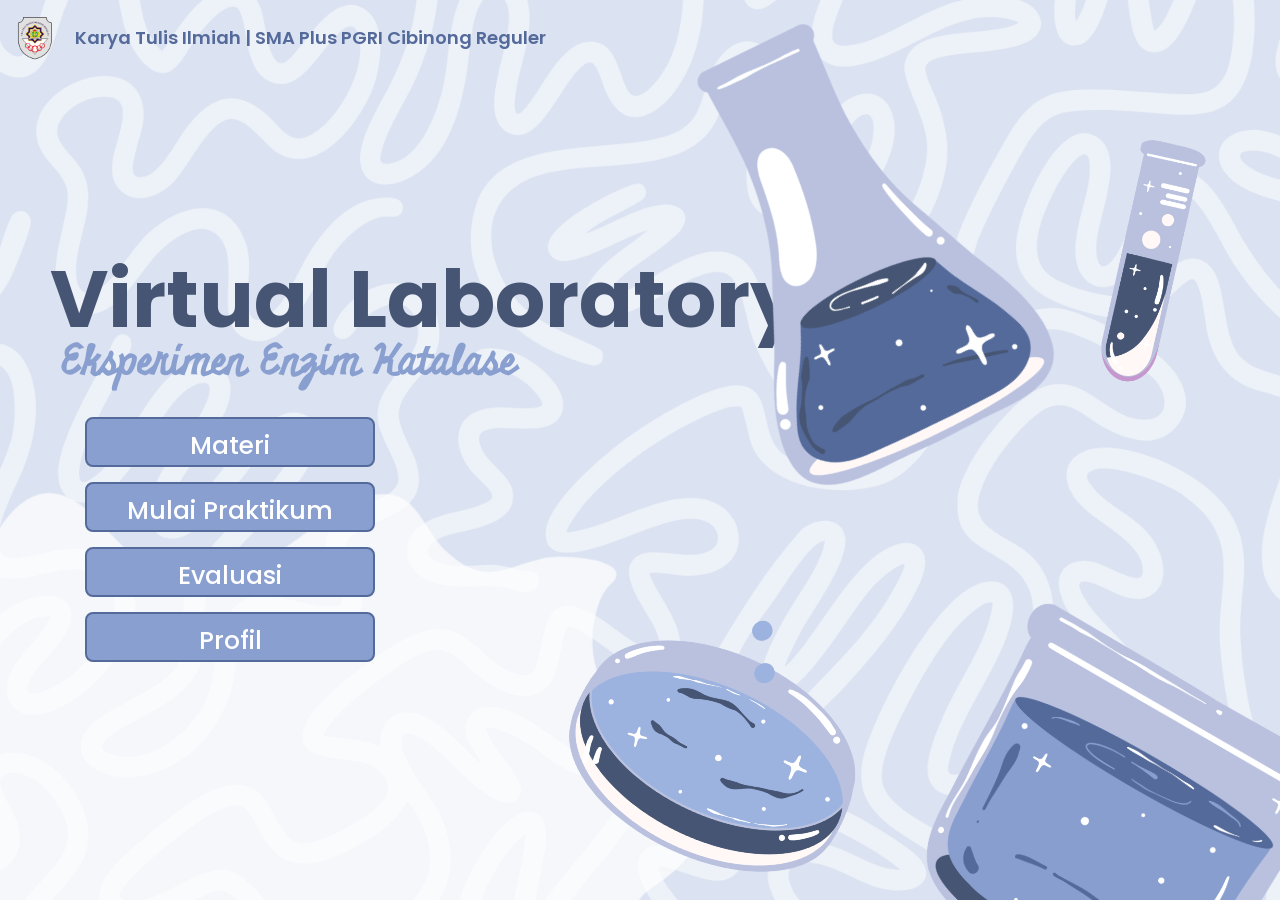
==== Main Menu/Main Menu.html @ 2c5eba50 "Add files via upload" ====
<!DOCTYPE html>
<html lang="en">
<head>
    <meta charset="UTF-8">
    <meta name="viewport" content="width=device-width, initial-scale=1.0">
    <link rel="icon" type="image/png" href="../img/Logo-website.png">
    <title>Main Menu – Virtual Laboratory</title>
    <link rel="stylesheet" href="../Main Menu/Main menu.css">
    <link rel="stylesheet" href="../dialog.css">
</head>
<body>
    <div class="background-element">
        <img class="splatter" src="../img/splatting element.png" alt="Splatter">
        <img class="element1" src="../img/element 1.png" alt="Element 1">
        <img class="element2" src="../img/element 2.png" alt="Element 2">
        <img class="element3" src="../img/element 3.png" alt="Element 3">
        <img class="element4" src="../img/element 4.png" alt="Element 4">
    </div>
    <!-- Navigation bar section -->
    <header>
        <nav class="navbar">
            <a href="index.html" class="nav-brand">
                <img class="navlogo" src="../img/Logo-pesat.png" alt="Logo Pesat">
                <h3 class="logo-text">Karya Tulis Ilmiah | SMA Plus PGRI Cibinong Reguler</h3>
            </a>
        </nav>        
    </header>
    
    <main>
        <!-- Main section -->
         <section class="hero-section">
            <div class="section-content">
                <div class="hero-details">
                    <h2 class="title">Virtual Laboratory</h2>
                    <h3 class="subtitle">Eksperimen Enzim Katalase</h3>
                    
                    <div class="buttons">
                        <a href="#" class="button ulangi" id="btnUlangi">Ulangi</a>
                        <a href="../Materi/Materi.html" class="button Materi">Materi</a>
                        <a href="../Panduan/Panduan.html" class="button Mulai Praktikum">Mulai Praktikum</a>
                        <a href="../Evaluasi/Evaluasi.html" class="button Evaluasi">Evaluasi</a>
                        <a href="../Profil/Profil.html" class="button Profil">Profil</a>
                    </div>
                </div>
            </div>
         </section>
    </main>
<script src="audio.js"></script>
    <script src="common.js"></script>
    <script src="../Main Menu/Main Menu.js"></script>
</body>
</html>
---- Main Menu/Main menu.css ----
/* Importing google fonts */
@import url('https://fonts.googleapis.com/css2?family=Fredoka:wght@300..700&family=Miniver&family=Poppins:ital,wght@0,400;0,500;0,600;0,700;0,800;0,900;1,400&display=swap');

*{
    margin: 0;
    padding: 0;
    box-sizing: border-box;
    font-family: 'Poppins', sans-serif;
}

:root {
    /* Color */
    --primary-color: #dbe2f1;
    --secondary-color: #889fcf;
    --pastel-light-blue: #b9c1df;
    --gray-blue: #546a9a;
    --white-color: #FFFFFF;
    --dark-color: #465573;

    /* Font size */
    --font-size-small: 14px;
    --font-size-medium: 16px;
    --font-size-x1: 18px;
    --font-size-xxl: 25px;
    --font-size-title: 80px;
    --font-size-subtitle: 40px;

    /* Font weight */
    --font-weight-normal: 400;
    --font-weight-medium: 500;
    --font-weight-semibold: 600;
    --font-weight-bold: 700;

    /* Border radius */
    --border-radius-small: 8px;
    --border-radius-medium: 30px;
    --border-radius-circle: 50%;

    /* Site max width */
    --site-max-width: 1300px;

}
/* Background color and element */
body{
    background-image: url(../img/Main-Menu-Background.png);
    background-repeat: no-repeat;
    background-position: center;
    background-attachment: fixed;
    background-size: cover;
}

.background-element .splatter {
    position: fixed;
    top: 60%;
    left: -200px;
    width: 1450px;
    height: auto;
    rotate: 15deg;
    opacity: 0.7;
    overflow: hidden;
    z-index: -1;
    transform-origin: center center;
    animation: wiggle 15s ease-in-out infinite;
}

.background-element .element1 {
    position: fixed;
    right: -210px;
    top: 20%;
    width: 900px;
    height: auto;
    rotate: -45deg;
    transform: translateY(-50%);
    transform-origin: center center;
    animation: wiggle 7s ease-in-out infinite;
}

.background-element .element2 {
    position: fixed;
    right: -60px;
    top: 85%;
    width: 700px;
    height: auto;
    rotate: 45deg;
    transform: translateY(-50%);
    transform-origin: center center;
    animation: wiggle 8s ease-in-out infinite;
}

.background-element .element3 {
    position: fixed;
    right: 400px;
    top: 80%;
    width: 500px;
    height: auto;
    rotate: 45deg;
    transform: translateY(-50%);
    transform-origin: center center;
    animation: wiggle 5s ease-in-out infinite;
}

.background-element .element4 {
    position: fixed;
    right: -110px;
    top: 30%;
    width: 500px;
    height: auto;
    rotate: 0deg;
    transform: translateY(-50%);
    transform-origin: center center;
    animation: wiggle 6s ease-in-out infinite;
}

@keyframes wiggle {
    0%, 100% {
        transform: translateY(-50%) rotate(-5deg);
    }

    25% {
        transform: translateY(calc(-50% - 8px)) rotate(5deg);
    }

    50% {
        transform: translateY(-50%) rotate(-5deg);
    }

    75% {
        transform: translateY(calc(-50% - 5px)) rotate(5deg);
    }
}


/* Main menu styles */
header {
    position: fixed;
    width: 100%;
    z-index: 5;
}
.navbar {
    padding: 15px 25px;
}

.navbar .nav-brand {
    display: flex;
    align-items: center;
    gap: 0px; /* Jarak antara logo dan teks */
    text-decoration: none; /* Menghilangkan garis bawah / underline */
}

.navbar .navlogo {
    height: 45px; /* Atur tinggi logo sesuai kebutuhan (bisa diubah misal 40px - 60px) */
    width: auto;
    margin-left: -30px;
}

.navbar .logo-text {
    font-size: var(--font-size-x1);
    font-weight: var(--font-weight-semibold);
    color: var(--gray-blue);
    font-family: 'Poppins', sans-serif;
}

.hero-section .section-content {
  display: flex;
  align-items: center;
  min-height: 100vh;
  color: var(--white-color);
  padding: 50px;
  justify-content: space-between;
}

.hero-section .hero-details .title {
  font-size: var(--font-size-title);
  font-weight: var(--font-weight-bold);
  color: var(--dark-color);
  font-family: "poppins";
}

.hero-section .hero-details .subtitle {
  margin-top: -25px;
  margin-bottom: 24px;
  margin-left: 10px;
  max-width: 70%;
  font-size: var(--font-size-subtitle);
  font-weight: var(--font-weight-semibold);
  font-family: "miniver";
  color: var(--secondary-color);
}

.hero-section .hero-details .description {
    margin: 24px 0 40px;
    max-width: 70%;
    font-size: var(--font-size-medium);
    font-weight: var(--font-weight-semibold);
}

.hero-section .hero-details .buttons {
    margin-left: 35px;
    display: flex;
    flex-direction: column;
    gap: 15px;
    align-items: flex-start;
}

.hero-section .hero-details .button {
    width: 290px;
    height: 50px;
    padding: 8px 24px;
    border: 2px solid var(--gray-blue);
    color: var(--white-color);

    text-align: center;
    font-size: var(--font-size-xxl);
    text-decoration: none;
    border-radius: var(--border-radius-small);
    background: var(--secondary-color);
    font-weight: var(--font-weight-medium);
    transition: 0.3s ease;
}

.hero-section .hero-details .button:hover {
    background: var(--dark-color);
    border-color: var(--white-color);
    color: var(--white-color);
}

/* Tombol Ulangi (disembunyikan sampai semua progres selesai) */
.hero-section .hero-details .button.ulangi {
    display: none;
    background: var(--gray-blue);
    border-color: var(--dark-color);
}

.hero-section .hero-details .button.ulangi.show {
    display: block;
}
---- dialog.css ----
:root { --vl-dark: #465573; --vl-blue: #546a9a; --vl-light: #889fcf; }

/* DIALOG.CSS - kotak peringatan (dipakai Main Menu, Praktikum, Evaluasi) */
.vl-dialog {
    position: fixed;
    inset: 0;
    z-index: 2000;
    display: flex;
    align-items: center;
    justify-content: center;
    background: rgba(70, 85, 115, .55);
    font-family: 'Poppins', 'Trebuchet MS', sans-serif;
}

.vl-box {
    background: #fff;
    border-radius: 20px;
    padding: 26px 30px;
    width: min(440px, 90vw);
    text-align: center;
    border-top: 8px solid #ffda6a;
    box-shadow: 0 12px 40px rgba(0, 0, 0, .3);
    animation: vl-pop .25s ease;
}

.vl-box h3 {
    color: var(--vl-dark);
    margin-bottom: 10px;
}

.vl-box p {
    color: var(--vl-dark);
    line-height: 1.5;
    margin-bottom: 20px;
}

.vl-actions {
    display: flex;
    gap: 12px;
    justify-content: center;
    flex-wrap: wrap;
}

.vl-btn {
    font: inherit;
    font-weight: 600;
    border: 2px solid var(--vl-blue);
    background: var(--vl-blue);
    color: #fff;
    padding: 10px 22px;
    border-radius: 30px;
    cursor: pointer;
    transition: .2s;
}

.vl-btn:hover {
    background: var(--vl-light);
    border-color: var(--vl-light);
}

.vl-btn.alt {
    background: #fff;
    color: var(--vl-blue);
}

.vl-btn.alt:hover {
    background: #dbe2f1;
}

@keyframes vl-pop {
    from { transform: scale(.9); opacity: 0; }
}
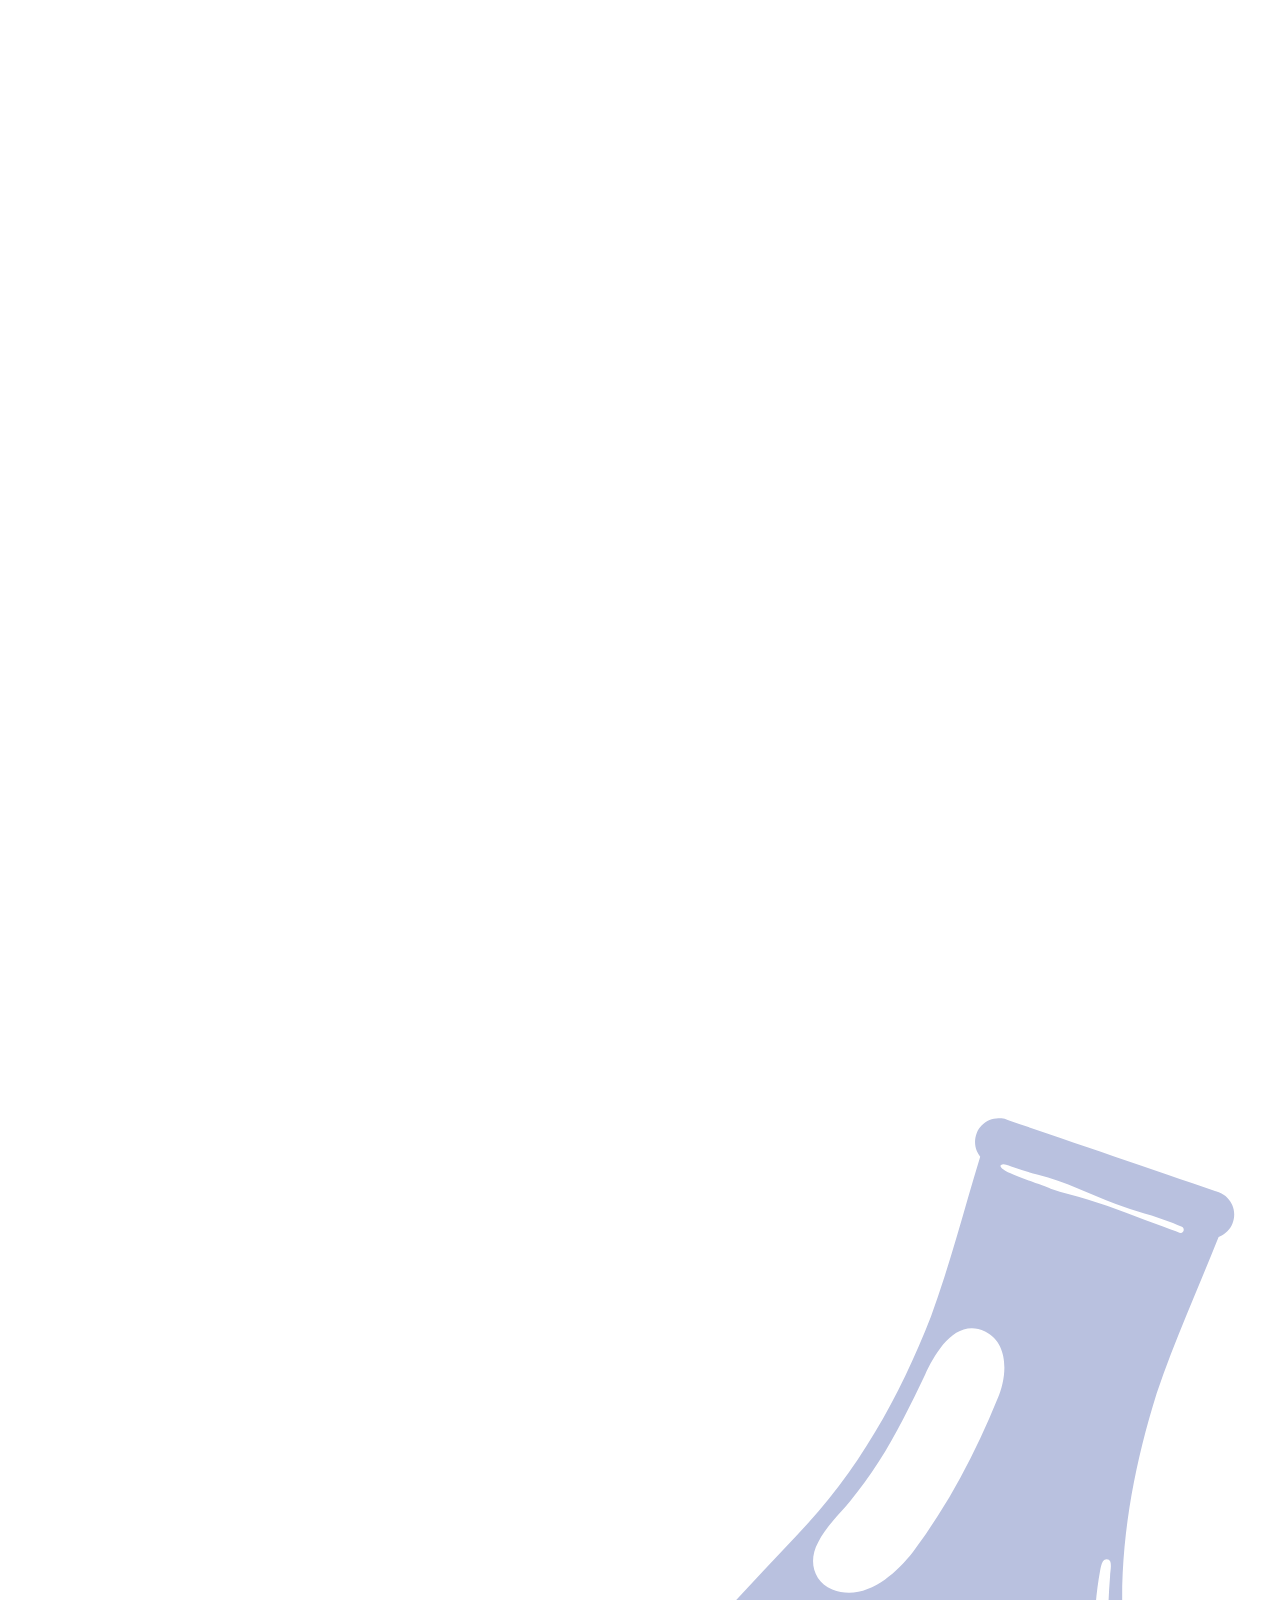
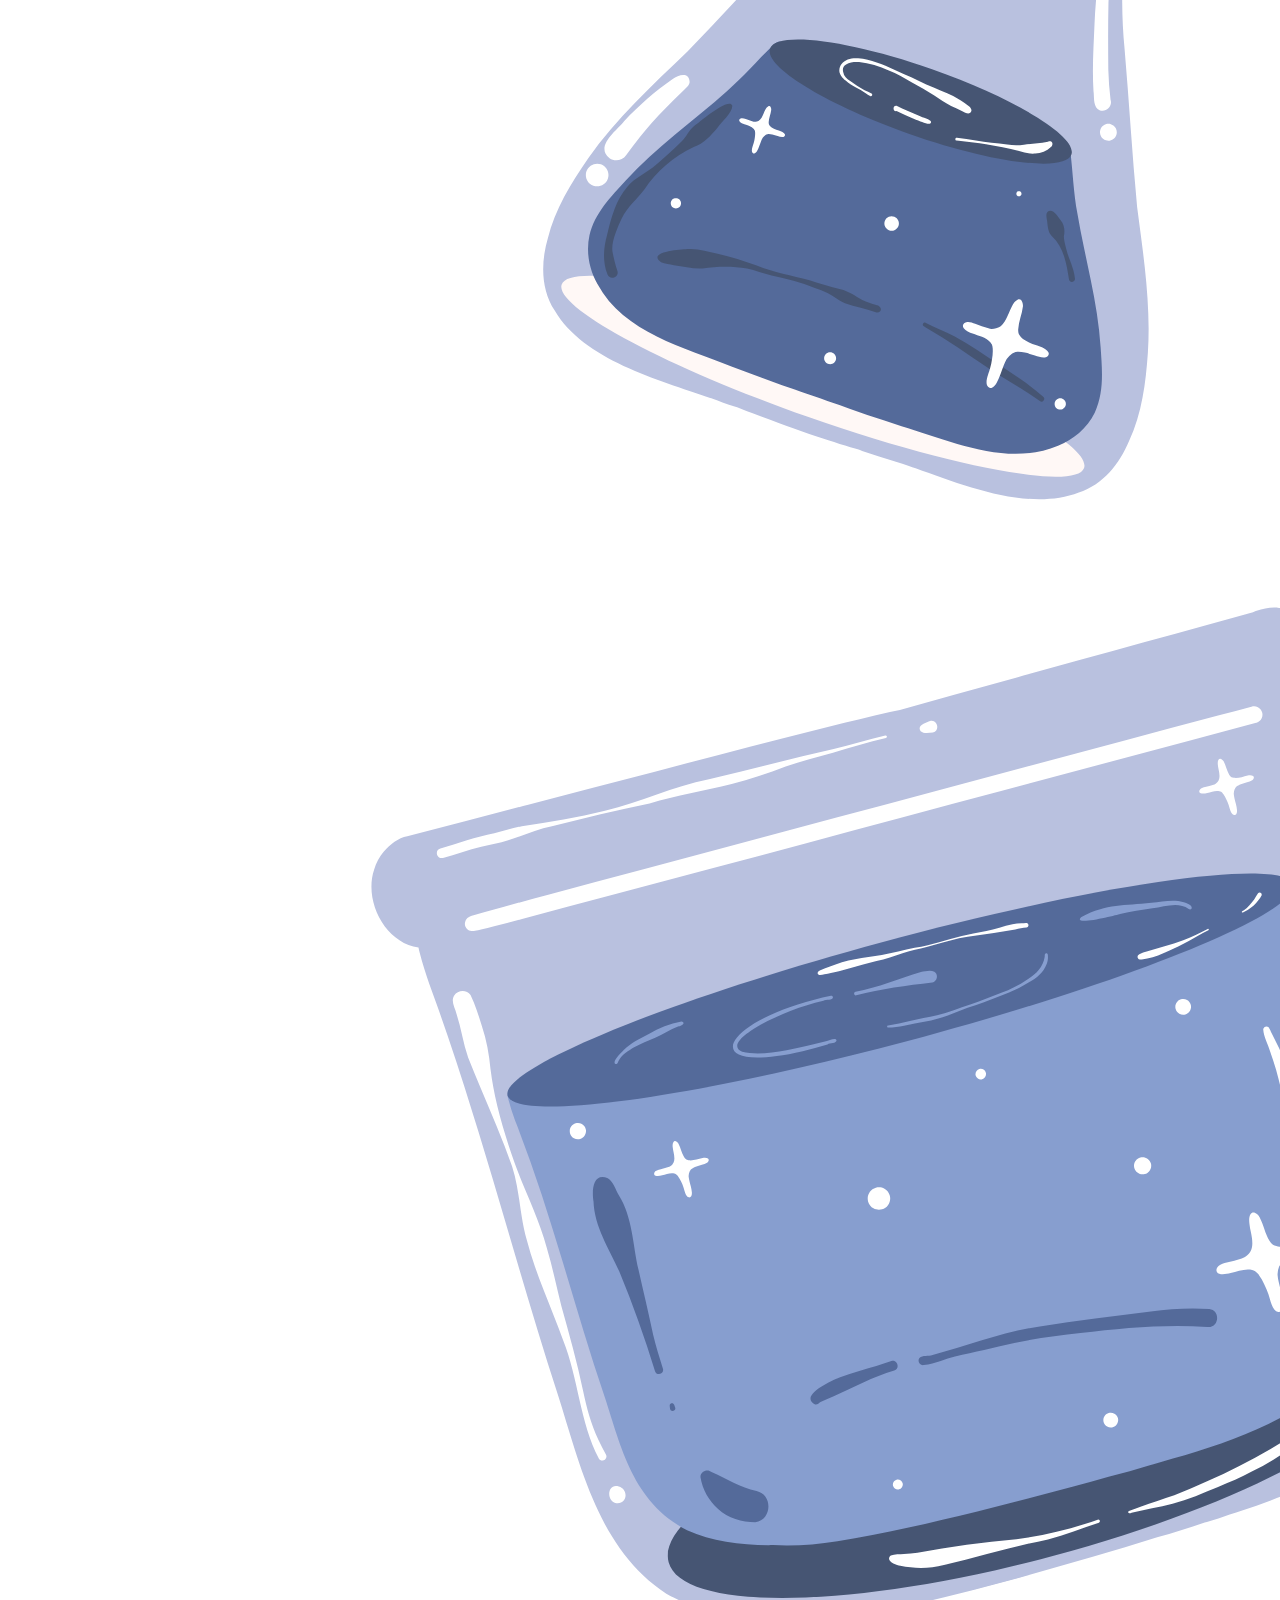
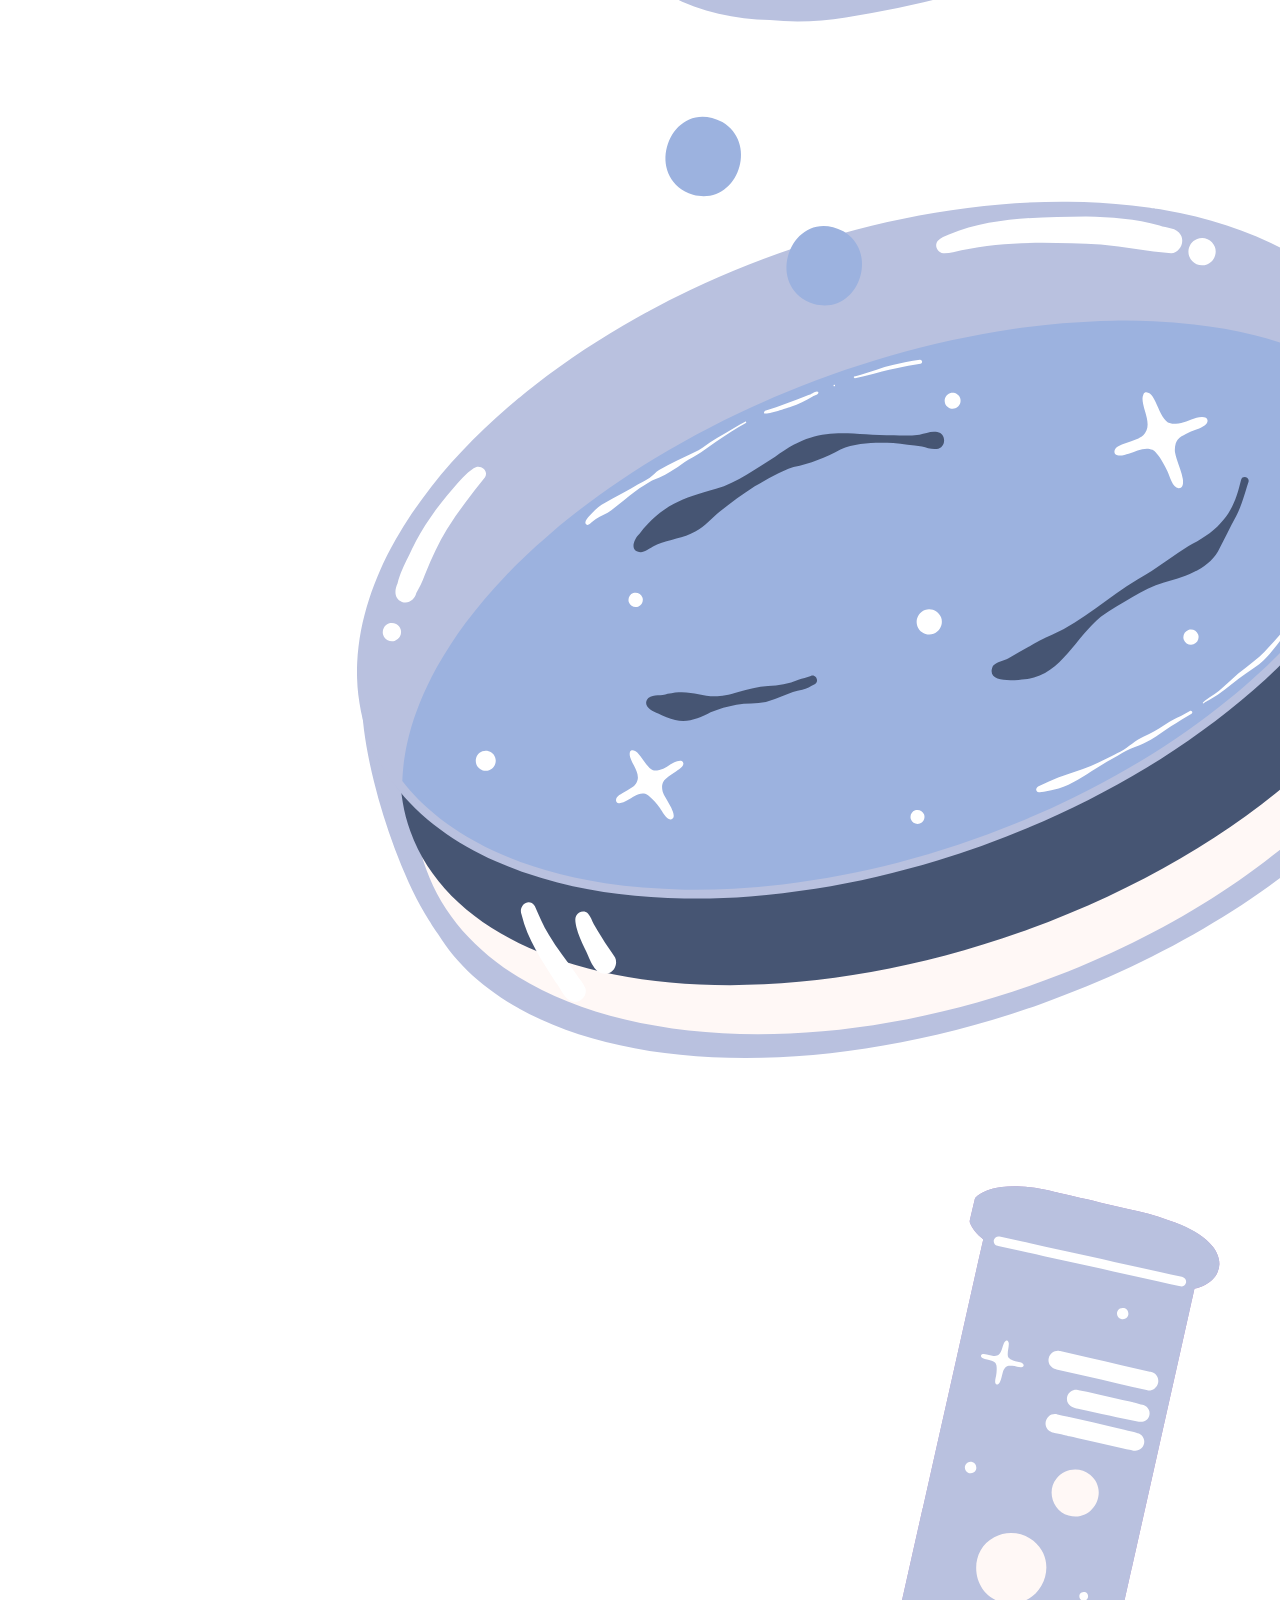
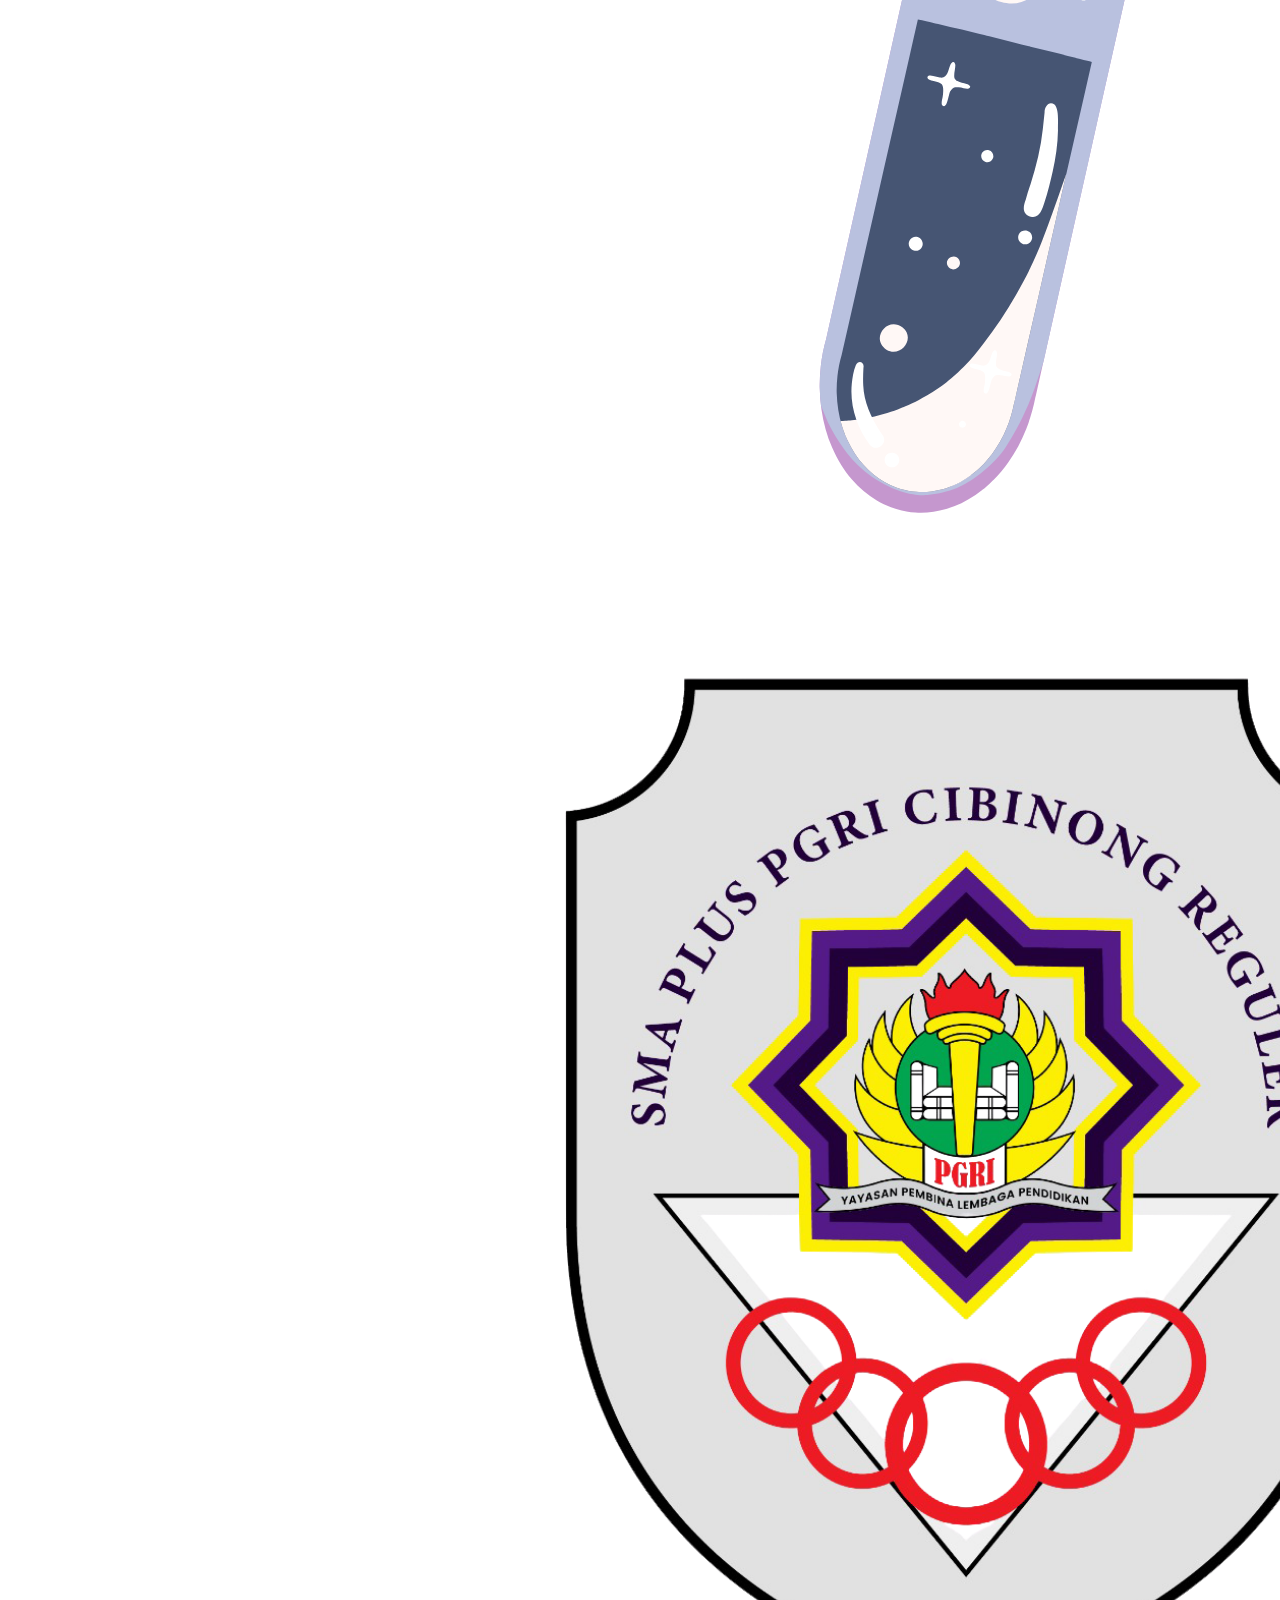
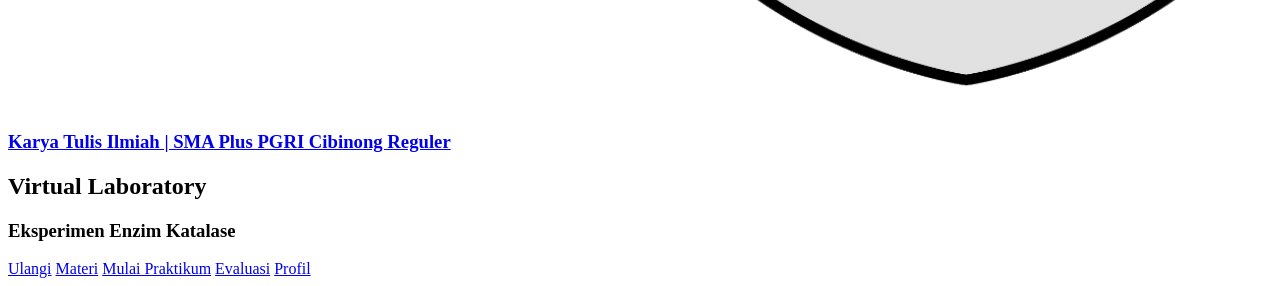
==== commit 13ecae36: "Fix HTML encoding issues in Main Menu.html" ====
--- a/Main Menu/Main Menu.html
+++ b/Main Menu/Main Menu.html
@@ -5,7 +5,7 @@
     <meta name="viewport" content="width=device-width, initial-scale=1.0">
     <link rel="icon" type="image/png" href="../img/Logo-website.png">
     <title>Main Menu – Virtual Laboratory</title>
-    <link rel="stylesheet" href="../Main Menu/Main menu.css">
+    <link rel="stylesheet" href="Main Menu/Main menu.css">
     <link rel="stylesheet" href="../dialog.css">
 </head>
 <body>
@@ -47,6 +47,6 @@
     </main>
 <script src="audio.js"></script>
     <script src="common.js"></script>
-    <script src="../Main Menu/Main Menu.js"></script>
+    <script src="Main Menu/Main Menu.js"></script>
 </body>
-</html>+</html>
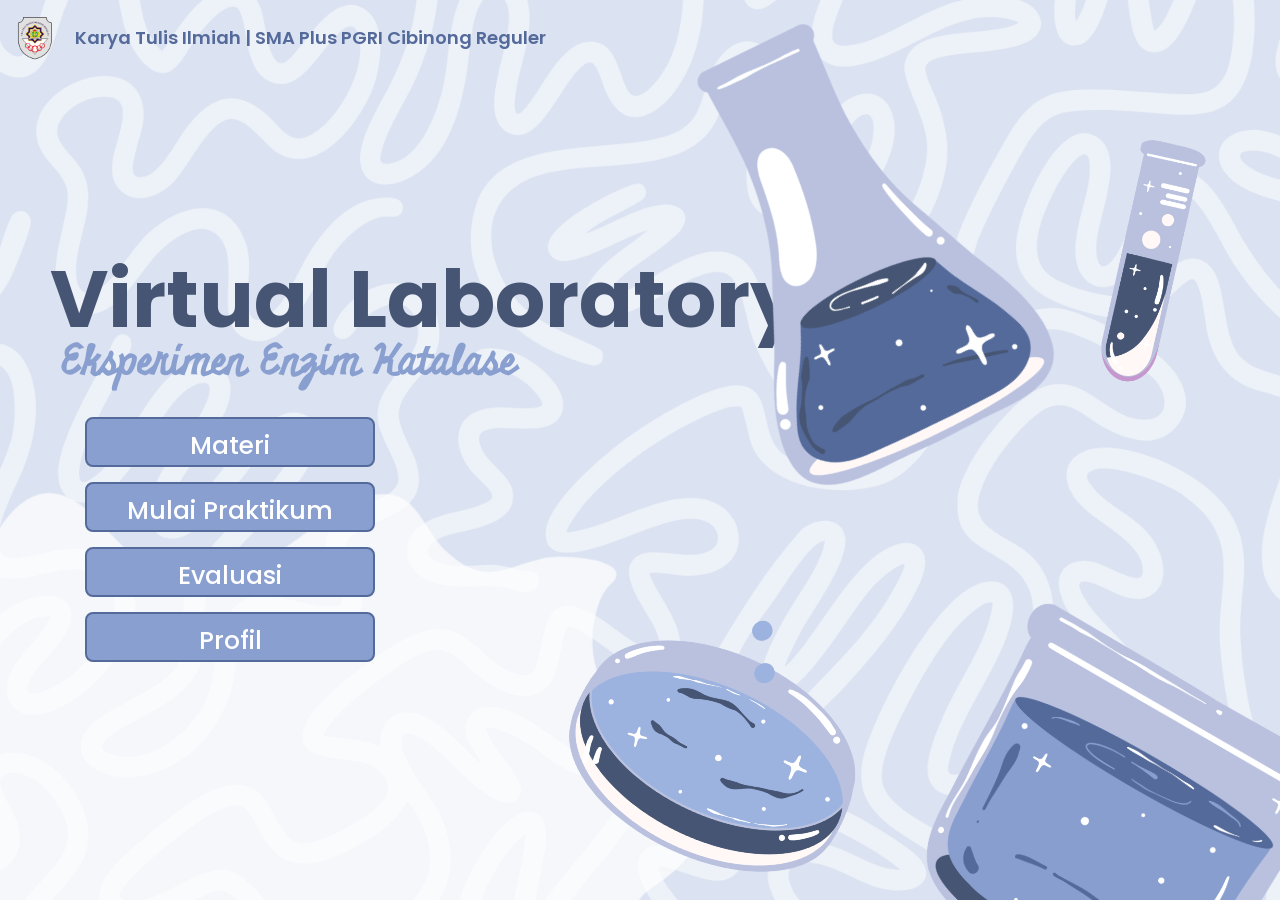
==== commit 52ee9bc1: "Update Main Menu.html" ====
--- a/Main Menu/Main Menu.html
+++ b/Main Menu/Main Menu.html
@@ -5,7 +5,7 @@
     <meta name="viewport" content="width=device-width, initial-scale=1.0">
     <link rel="icon" type="image/png" href="../img/Logo-website.png">
     <title>Main Menu – Virtual Laboratory</title>
-    <link rel="stylesheet" href="Main Menu/Main menu.css">
+    <link rel="stylesheet" href="../Main Menu/Main menu.css">
     <link rel="stylesheet" href="../dialog.css">
 </head>
 <body>
@@ -47,6 +47,6 @@
     </main>
 <script src="audio.js"></script>
     <script src="common.js"></script>
-    <script src="Main Menu/Main Menu.js"></script>
+    <script src="../Main Menu/Main Menu.js"></script>
 </body>
 </html>
--- a/Main Menu/Main menu.css
+++ b/Main Menu/Main menu.css
@@ -0,0 +1,236 @@
+/* Importing google fonts */
+@import url('https://fonts.googleapis.com/css2?family=Fredoka:wght@300..700&family=Miniver&family=Poppins:ital,wght@0,400;0,500;0,600;0,700;0,800;0,900;1,400&display=swap');
+
+*{
+    margin: 0;
+    padding: 0;
+    box-sizing: border-box;
+    font-family: 'Poppins', sans-serif;
+}
+
+:root {
+    /* Color */
+    --primary-color: #dbe2f1;
+    --secondary-color: #889fcf;
+    --pastel-light-blue: #b9c1df;
+    --gray-blue: #546a9a;
+    --white-color: #FFFFFF;
+    --dark-color: #465573;
+
+    /* Font size */
+    --font-size-small: 14px;
+    --font-size-medium: 16px;
+    --font-size-x1: 18px;
+    --font-size-xxl: 25px;
+    --font-size-title: 80px;
+    --font-size-subtitle: 40px;
+
+    /* Font weight */
+    --font-weight-normal: 400;
+    --font-weight-medium: 500;
+    --font-weight-semibold: 600;
+    --font-weight-bold: 700;
+
+    /* Border radius */
+    --border-radius-small: 8px;
+    --border-radius-medium: 30px;
+    --border-radius-circle: 50%;
+
+    /* Site max width */
+    --site-max-width: 1300px;
+
+}
+/* Background color and element */
+body{
+    background-image: url(../img/Main-Menu-Background.png);
+    background-repeat: no-repeat;
+    background-position: center;
+    background-attachment: fixed;
+    background-size: cover;
+}
+
+.background-element .splatter {
+    position: fixed;
+    top: 60%;
+    left: -200px;
+    width: 1450px;
+    height: auto;
+    rotate: 15deg;
+    opacity: 0.7;
+    overflow: hidden;
+    z-index: -1;
+    transform-origin: center center;
+    animation: wiggle 15s ease-in-out infinite;
+}
+
+.background-element .element1 {
+    position: fixed;
+    right: -210px;
+    top: 20%;
+    width: 900px;
+    height: auto;
+    rotate: -45deg;
+    transform: translateY(-50%);
+    transform-origin: center center;
+    animation: wiggle 7s ease-in-out infinite;
+}
+
+.background-element .element2 {
+    position: fixed;
+    right: -60px;
+    top: 85%;
+    width: 700px;
+    height: auto;
+    rotate: 45deg;
+    transform: translateY(-50%);
+    transform-origin: center center;
+    animation: wiggle 8s ease-in-out infinite;
+}
+
+.background-element .element3 {
+    position: fixed;
+    right: 400px;
+    top: 80%;
+    width: 500px;
+    height: auto;
+    rotate: 45deg;
+    transform: translateY(-50%);
+    transform-origin: center center;
+    animation: wiggle 5s ease-in-out infinite;
+}
+
+.background-element .element4 {
+    position: fixed;
+    right: -110px;
+    top: 30%;
+    width: 500px;
+    height: auto;
+    rotate: 0deg;
+    transform: translateY(-50%);
+    transform-origin: center center;
+    animation: wiggle 6s ease-in-out infinite;
+}
+
+@keyframes wiggle {
+    0%, 100% {
+        transform: translateY(-50%) rotate(-5deg);
+    }
+
+    25% {
+        transform: translateY(calc(-50% - 8px)) rotate(5deg);
+    }
+
+    50% {
+        transform: translateY(-50%) rotate(-5deg);
+    }
+
+    75% {
+        transform: translateY(calc(-50% - 5px)) rotate(5deg);
+    }
+}
+
+
+/* Main menu styles */
+header {
+    position: fixed;
+    width: 100%;
+    z-index: 5;
+}
+.navbar {
+    padding: 15px 25px;
+}
+
+.navbar .nav-brand {
+    display: flex;
+    align-items: center;
+    gap: 0px; /* Jarak antara logo dan teks */
+    text-decoration: none; /* Menghilangkan garis bawah / underline */
+}
+
+.navbar .navlogo {
+    height: 45px; /* Atur tinggi logo sesuai kebutuhan (bisa diubah misal 40px - 60px) */
+    width: auto;
+    margin-left: -30px;
+}
+
+.navbar .logo-text {
+    font-size: var(--font-size-x1);
+    font-weight: var(--font-weight-semibold);
+    color: var(--gray-blue);
+    font-family: 'Poppins', sans-serif;
+}
+
+.hero-section .section-content {
+  display: flex;
+  align-items: center;
+  min-height: 100vh;
+  color: var(--white-color);
+  padding: 50px;
+  justify-content: space-between;
+}
+
+.hero-section .hero-details .title {
+  font-size: var(--font-size-title);
+  font-weight: var(--font-weight-bold);
+  color: var(--dark-color);
+  font-family: "poppins";
+}
+
+.hero-section .hero-details .subtitle {
+  margin-top: -25px;
+  margin-bottom: 24px;
+  margin-left: 10px;
+  max-width: 70%;
+  font-size: var(--font-size-subtitle);
+  font-weight: var(--font-weight-semibold);
+  font-family: "miniver";
+  color: var(--secondary-color);
+}
+
+.hero-section .hero-details .description {
+    margin: 24px 0 40px;
+    max-width: 70%;
+    font-size: var(--font-size-medium);
+    font-weight: var(--font-weight-semibold);
+}
+
+.hero-section .hero-details .buttons {
+    margin-left: 35px;
+    display: flex;
+    flex-direction: column;
+    gap: 15px;
+    align-items: flex-start;
+}
+
+.hero-section .hero-details .button {
+    width: 290px;
+    height: 50px;
+    padding: 8px 24px;
+    border: 2px solid var(--gray-blue);
+    color: var(--white-color);
+
+    text-align: center;
+    font-size: var(--font-size-xxl);
+    text-decoration: none;
+    border-radius: var(--border-radius-small);
+    background: var(--secondary-color);
+    font-weight: var(--font-weight-medium);
+    transition: 0.3s ease;
+}
+
+.hero-section .hero-details .button:hover {
+    background: var(--dark-color);
+    border-color: var(--white-color);
+    color: var(--white-color);
+}
+
+/* Tombol Ulangi (disembunyikan sampai semua progres selesai) */
+.hero-section .hero-details .button.ulangi {
+    display: none;
+    background: var(--gray-blue);
+    border-color: var(--dark-color);
+}
+
+.hero-section .hero-details .button.ulangi.show {
+    display: block;
+}
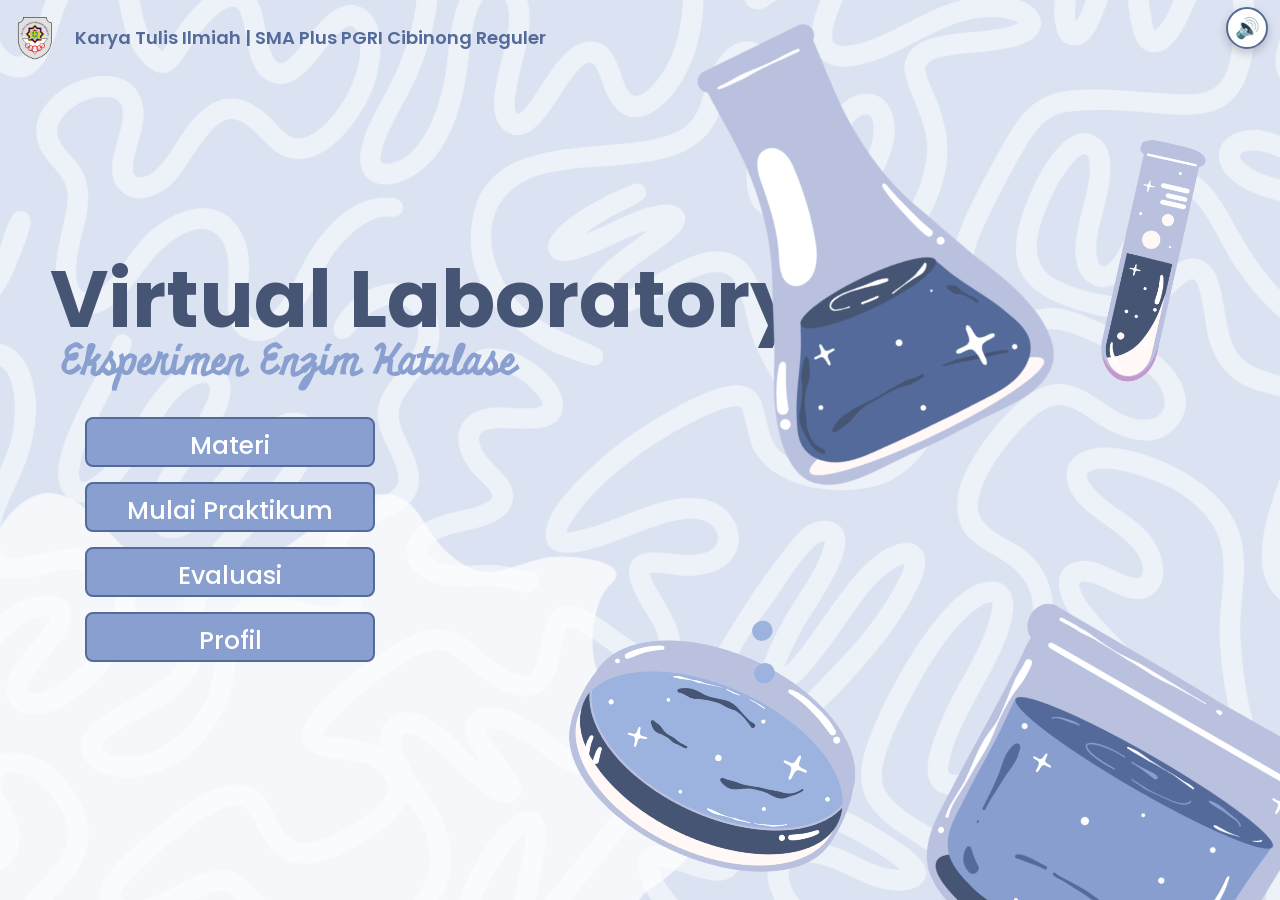
==== commit 953fd3f1: "Format HTML file with proper encoding" ====
--- a/Main Menu/Main Menu.html
+++ b/Main Menu/Main Menu.html
@@ -45,8 +45,8 @@
             </div>
          </section>
     </main>
-<script src="audio.js"></script>
-    <script src="common.js"></script>
+<script src="../audio.js"></script>
+    <script src="../common.js"></script>
     <script src="../Main Menu/Main Menu.js"></script>
 </body>
 </html>
